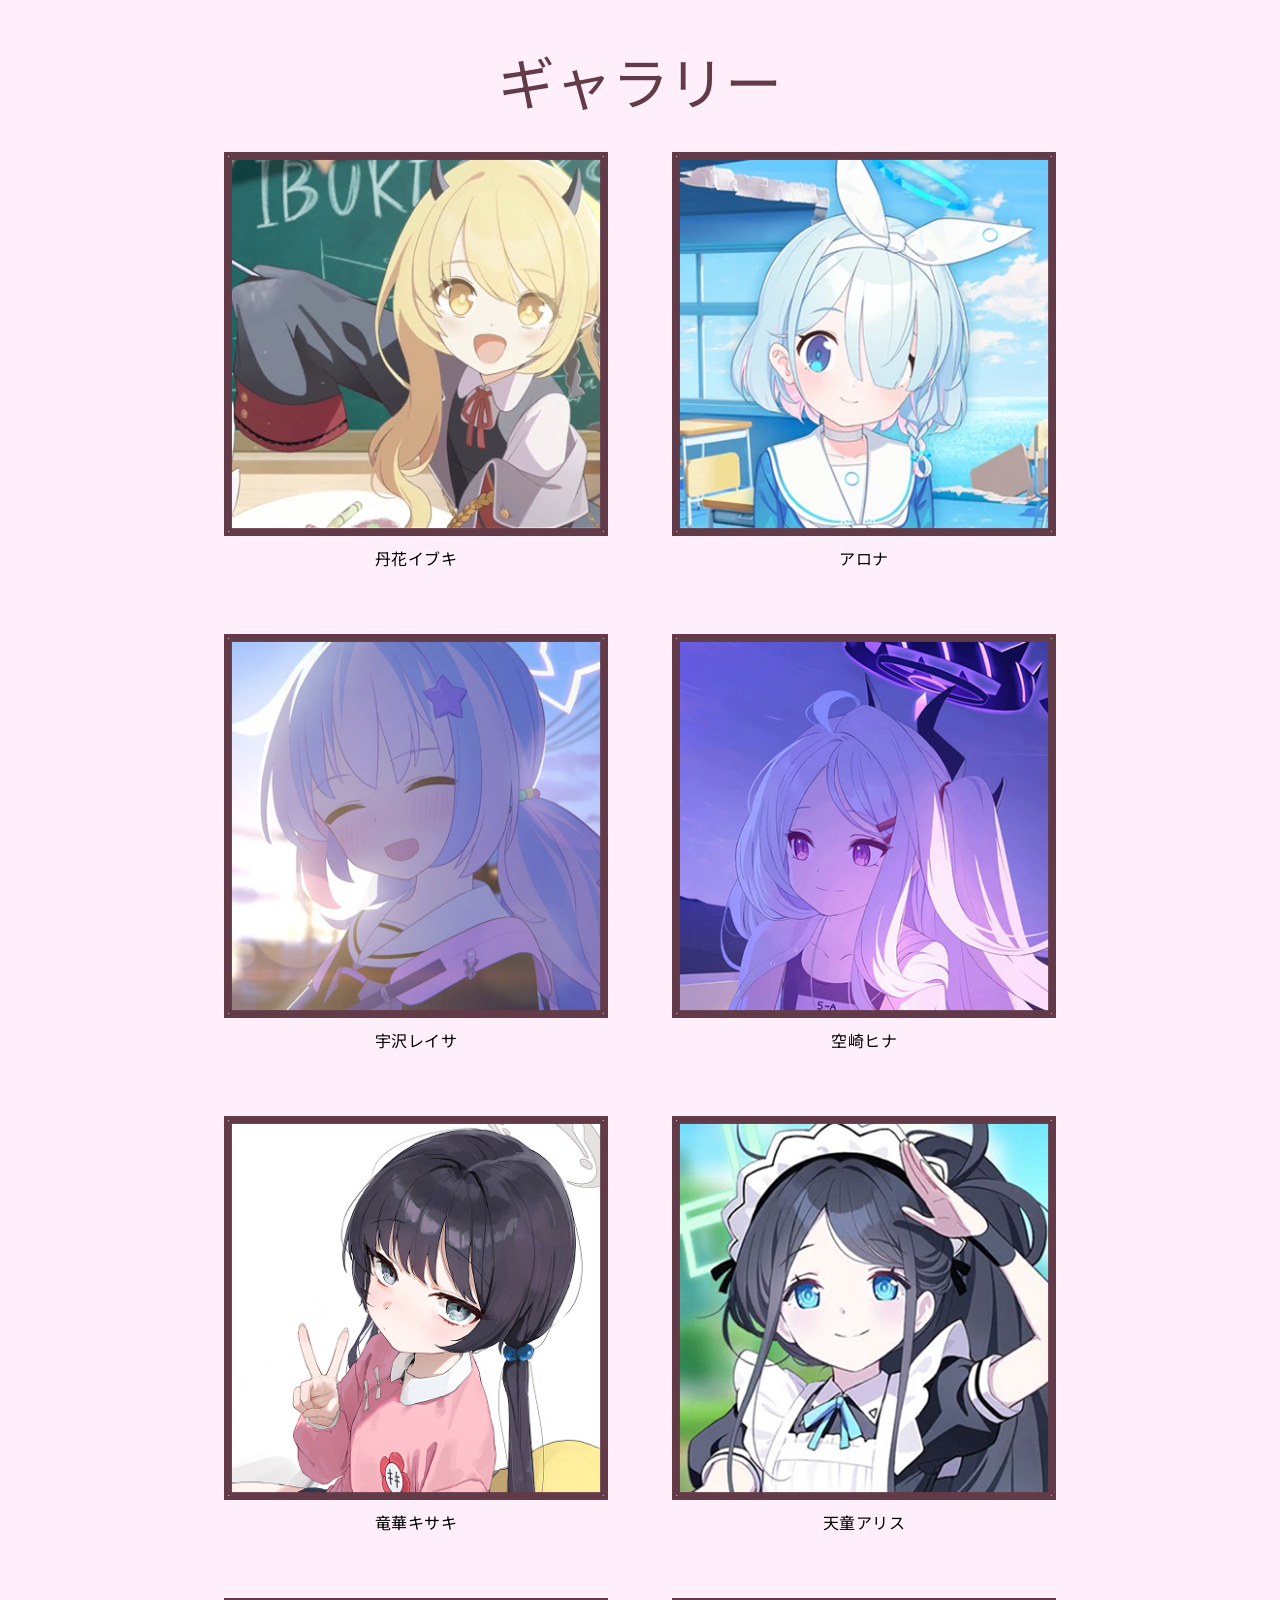
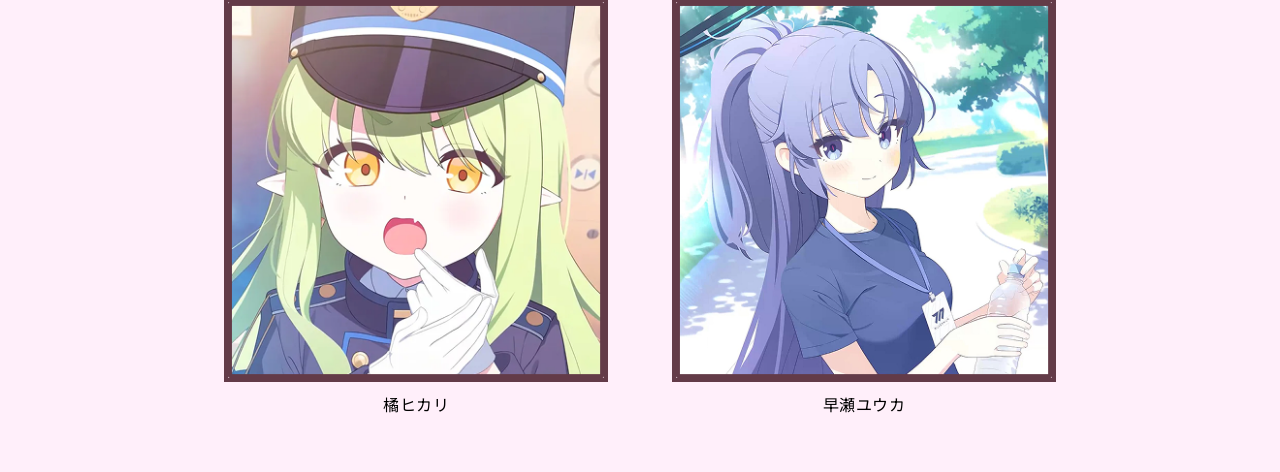
==== index.html @ bd9b1d3e "feat: home page" ====
<!DOCTYPE html>
<html lang="en">
<head>
  <meta charset="UTF-8" />
  <meta name="viewport" content="width=device-width, initial-scale=1.0" />
  <title>ギャラリー</title>
  <link rel="stylesheet" href="./style.css" />
</head>
<body>
  <main class="gallery-page">
    <h1 class="gallery-title">ギャラリー</h1>

    <div class="gallery-grid">

      <a href="./character/tanga-ibuki/" class="card">
        <div class="card-picture">
          <img src="./assets/images/tanga-ibuki.png" alt="丹花イブキ" />
        </div>
        <p class="card-name">丹花イブキ</p>
      </a>

      <a href="./character/arona/" class="card">
        <div class="card-picture">
          <img src="./assets/images/arona.png" alt="アロナ" />
        </div>
        <p class="card-name">アロナ</p>
      </a>

      <a href="./character/uzawa-reisa/" class="card">
        <div class="card-picture">
          <img src="./assets/images/uzawa-reisa.png" alt="宇沢レイサ" />
        </div>
        <p class="card-name">宇沢レイサ</p>
      </a>

      <a href="./character/sorasaki-hina/" class="card">
        <div class="card-picture">
          <img src="./assets/images/sorasaki-hina.png" alt="空崎ヒナ" />
        </div>
        <p class="card-name">空崎ヒナ</p>
      </a>

      <a href="./character/ryuuge-kisaki/" class="card">
        <div class="card-picture">
          <img src="./assets/images/ryuuge-kisaki.png" alt="竜華キサキ" />
        </div>
        <p class="card-name">竜華キサキ</p>
      </a>

      <a href="./character/tendou-arisu/" class="card">
        <div class="card-picture">
          <img src="./assets/images/tendou-arisu.png" alt="天童アリス" />
        </div>
        <p class="card-name">天童アリス</p>
      </a>

      <a href="./character/tachibana-hikari/" class="card">
        <div class="card-picture">
          <img src="./assets/images/tachibana-hikari.png" alt="橘ヒカリ" />
        </div>
        <p class="card-name">橘ヒカリ</p>
      </a>

      <a href="./character/hayase-yuuka/" class="card">
        <div class="card-picture">
          <img src="./assets/images/hayase-yuuka.png" alt="早瀬ユウカ" />
        </div>
        <p class="card-name">早瀬ユウカ</p>
      </a>

    </div>
  </main>
</body>
</html>
---- style.css ----
@import url('https://fonts.googleapis.com/css2?family=Noto+Sans+JP:wght@400;500;700&display=swap');

:root {
  --color-bg:         #ffeffa;
  --color-accent:     #633b48;
  --color-text:       #1d1b20;
  --color-text-light: #000000;

  --page-padding:     48px;
  --card-size:        384px;
  --card-border:      4px solid var(--color-accent);
  --grid-gap:         64px;

  --font-family:      'Noto Sans JP', sans-serif;

  --fs-display:       57px;
  --lh-display:       64px;
  --ls-display:       -0.25px;

  --fs-section:       36px;
  --lh-section:       44px;

  --fs-body:          16px;
  --lh-body:          24px;
  --ls-body:          0.5px;
}

*, *::before, *::after {
  box-sizing: border-box;
  margin: 0;
  padding: 0;
}

html, body {
  height: 100%;
}

body {
  background-color: var(--color-bg);
  font-family: var(--font-family);
  color: var(--color-text);
}

a {
  text-decoration: none;
  color: inherit;
}

img {
  display: block;
}

.gallery-page {
  display: flex;
  flex-direction: column;
  gap: 32px;
  padding: var(--page-padding);
}

.gallery-title {
  font-size: var(--fs-display);
  line-height: var(--lh-display);
  letter-spacing: var(--ls-display);
  color: var(--color-accent);
  font-weight: 400;
  text-align: center;
}

.gallery-grid {
  display: flex;
  flex-wrap: wrap;
  gap: var(--grid-gap);
  justify-content: center;
  padding: 8px;
}

.card {
  display: flex;
  flex-direction: column;
  align-items: center;
  gap: 10px;
  cursor: pointer;
  transition: opacity 0.2s ease;
}

.card:hover {
  opacity: 0.85;
}

.card-picture {
  width: var(--card-size);
  height: var(--card-size);
  border: var(--card-border);
  overflow: hidden;
  position: relative;
  flex-shrink: 0;
}

.card-picture img {
  width: 100%;
  height: 100%;
  object-fit: cover;
  object-position: center top;
}

.card-name {
  font-size: var(--fs-body);
  line-height: var(--lh-body);
  letter-spacing: var(--ls-body);
  color: var(--color-text-light);
  text-align: center;
  font-weight: 400;
}

.detail-page {
  display: flex;
  gap: 32px;
  padding: var(--page-padding);
  min-height: 100vh;
}

.back-nav {
  display: flex;
  align-items: flex-start;
  flex-shrink: 0;
  font-size: 32px;
  color: var(--color-text);
  line-height: 1;
  padding-top: 8px;
  transition: opacity 0.2s ease;
}

.back-nav:hover {
  opacity: 0.65;
}

.detail-header {
  display: flex;
  flex-direction: column;
  align-items: center;
  gap: 10px;
  flex-shrink: 0;
}

.detail-picture {
  width: var(--card-size);
  height: var(--card-size);
  border: var(--card-border);
  overflow: hidden;
  position: relative;
}

.detail-picture img {
  width: 100%;
  height: 100%;
  object-fit: cover;
  object-position: center top;
}

.detail-name {
  font-size: var(--fs-display);
  line-height: var(--lh-display);
  letter-spacing: var(--ls-display);
  color: var(--color-accent);
  font-weight: 400;
  text-align: center;
  white-space: nowrap;
}

.detail-content {
  flex: 1;
  display: flex;
  flex-direction: column;
  justify-content: center;
  gap: 24px;
}

.detail-section h2 {
  font-size: var(--fs-section);
  line-height: var(--lh-section);
  font-weight: 400;
  color: var(--color-text);
  margin-bottom: 4px;
}

.detail-section p {
  font-size: var(--fs-section);
  line-height: var(--lh-section);
  font-weight: 400;
  color: var(--color-text);
}
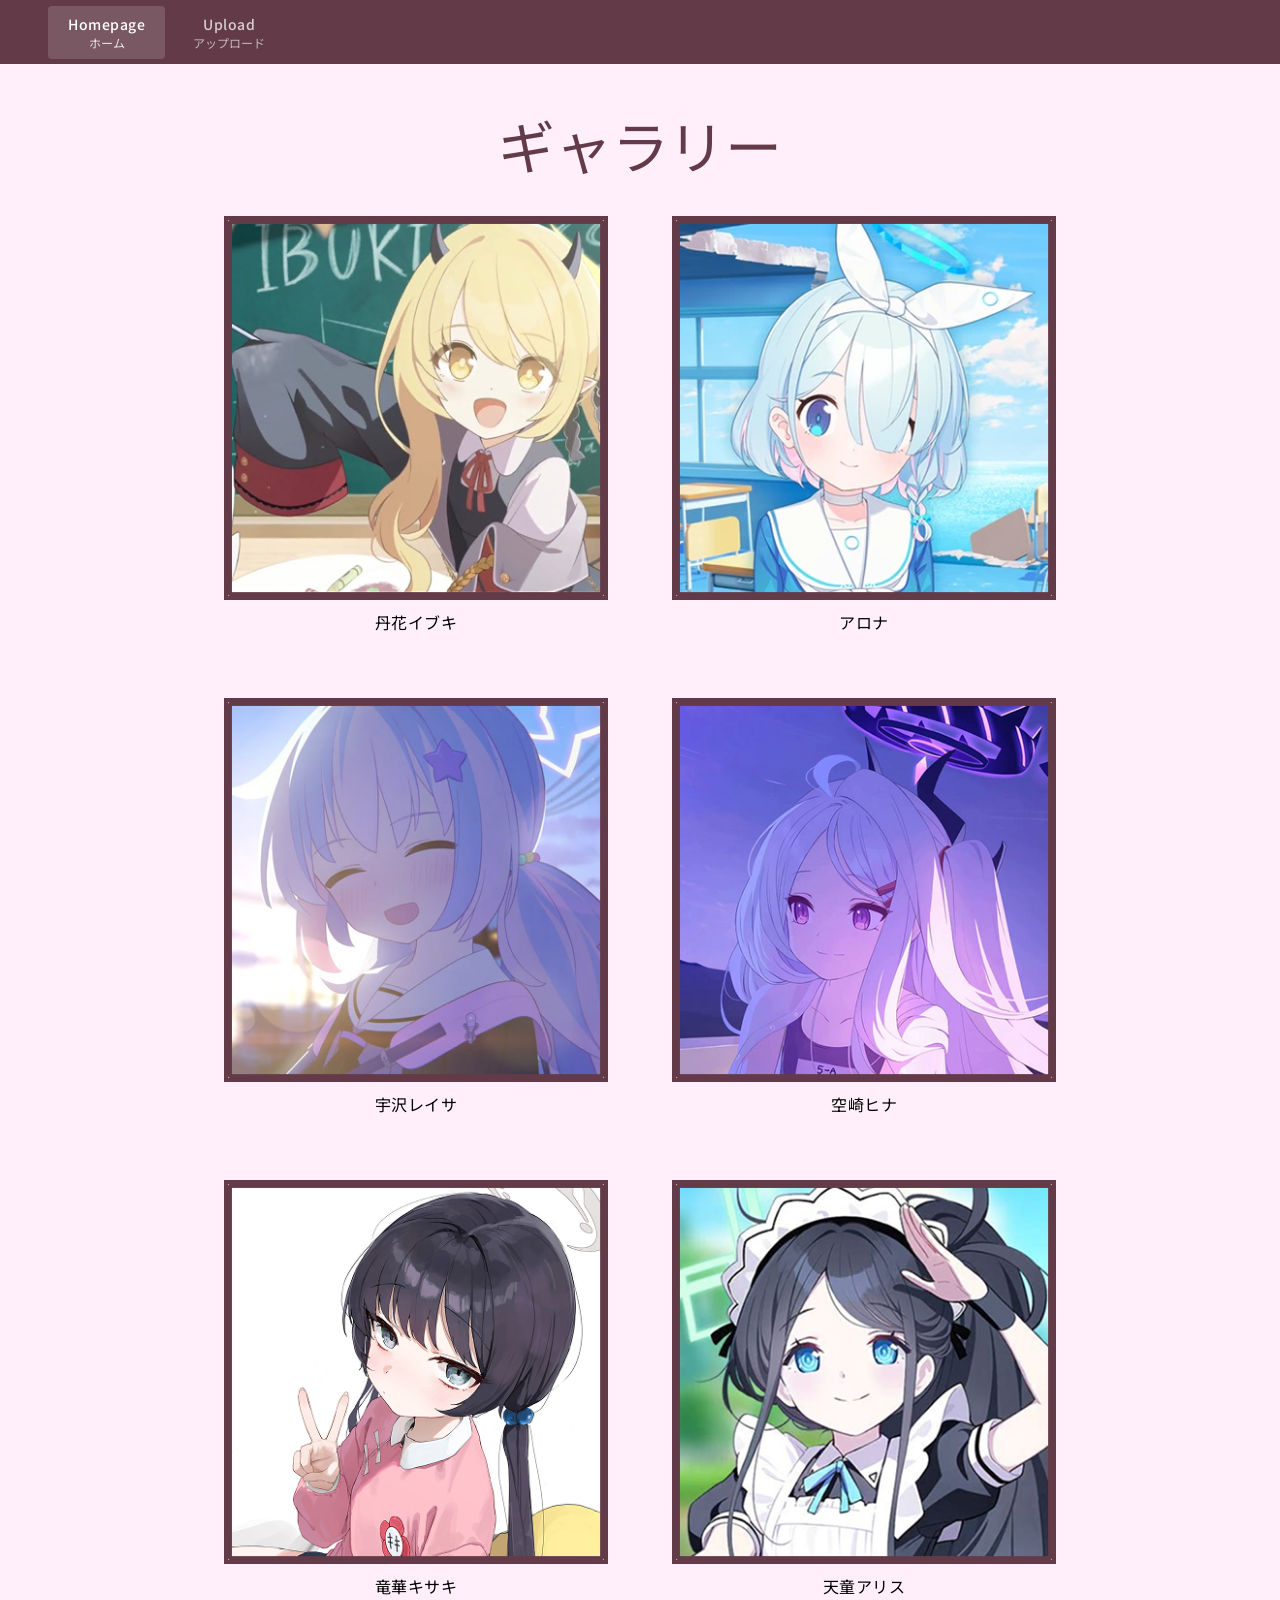
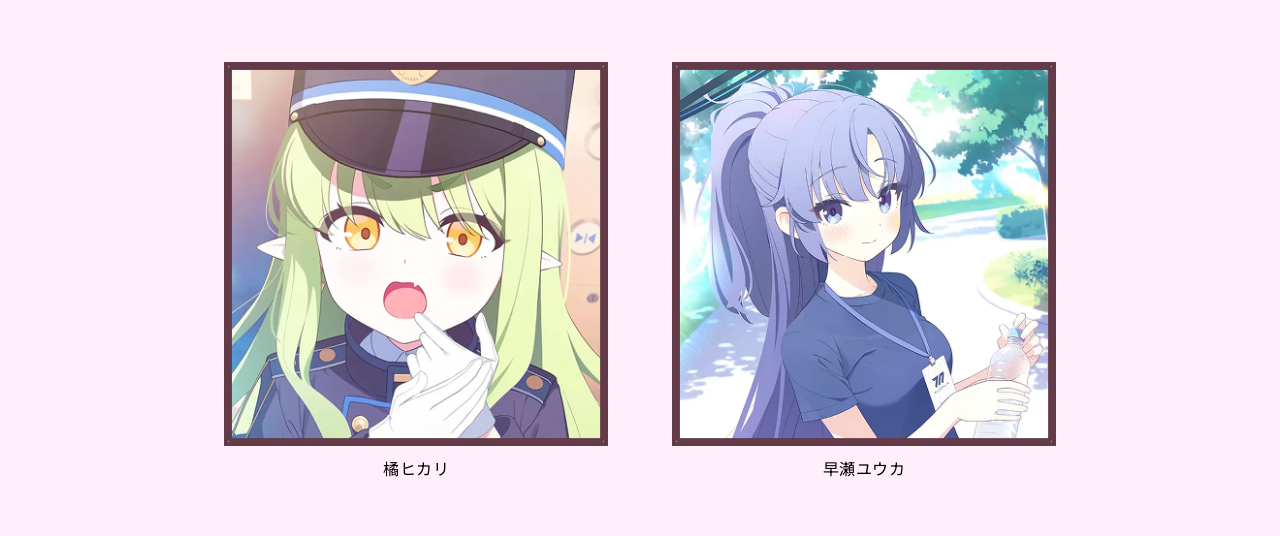
==== commit d573f77d: "feat(upload): add picture upload" ====
--- a/index.html
+++ b/index.html
@@ -7,6 +7,16 @@
   <link rel="stylesheet" href="./style.css" />
 </head>
 <body>
+  <nav class="navbar">
+    <a href="/" class="navbar-link navbar-link--active">
+      <span class="navbar-en">Homepage</span>
+      <span class="navbar-jp">ホーム</span>
+    </a>
+    <a href="/upload/" class="navbar-link">
+      <span class="navbar-en">Upload</span>
+      <span class="navbar-jp">アップロード</span>
+    </a>
+  </nav>
   <main class="gallery-page">
     <h1 class="gallery-title">ギャラリー</h1>
 
--- a/style.css
+++ b/style.css
@@ -39,6 +39,48 @@
   background-color: var(--color-bg);
   font-family: var(--font-family);
   color: var(--color-text);
+  padding-top: 64px;
+}
+
+.navbar {
+  position: fixed;
+  top: 0;
+  left: 0;
+  right: 0;
+  height: 64px;
+  background-color: var(--color-accent);
+  display: flex;
+  align-items: center;
+  gap: 8px;
+  padding: 0 var(--page-padding);
+  z-index: 100;
+}
+
+.navbar-link {
+  display: flex;
+  flex-direction: column;
+  align-items: center;
+  padding: 8px 20px;
+  color: rgba(255, 255, 255, 0.75);
+  transition: background-color 0.2s ease, color 0.2s ease;
+  border-radius: 4px;
+}
+
+.navbar-link:hover,
+.navbar-link--active {
+  background-color: rgba(255, 255, 255, 0.15);
+  color: #fff;
+}
+
+.navbar-en {
+  font-size: 14px;
+  font-weight: 500;
+  letter-spacing: 0.5px;
+}
+
+.navbar-jp {
+  font-size: 12px;
+  opacity: 0.85;
 }
 
 a {
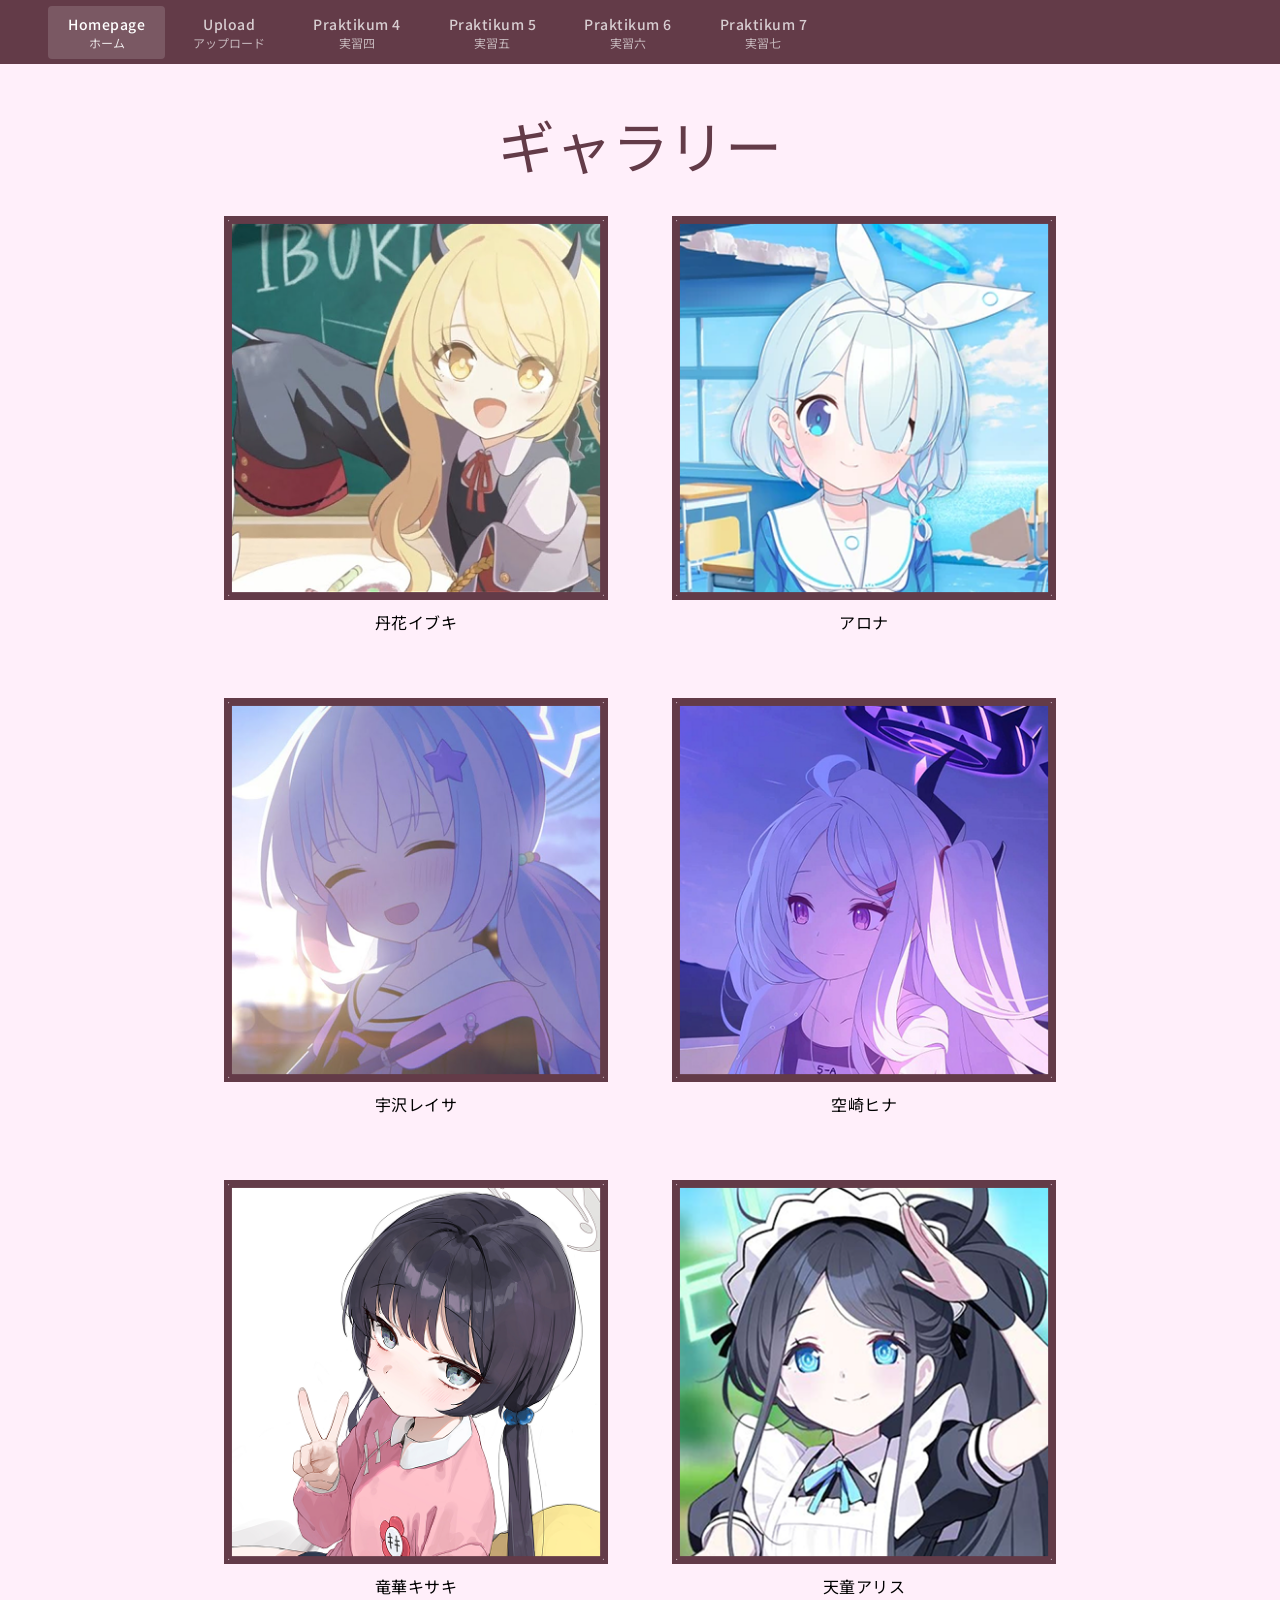
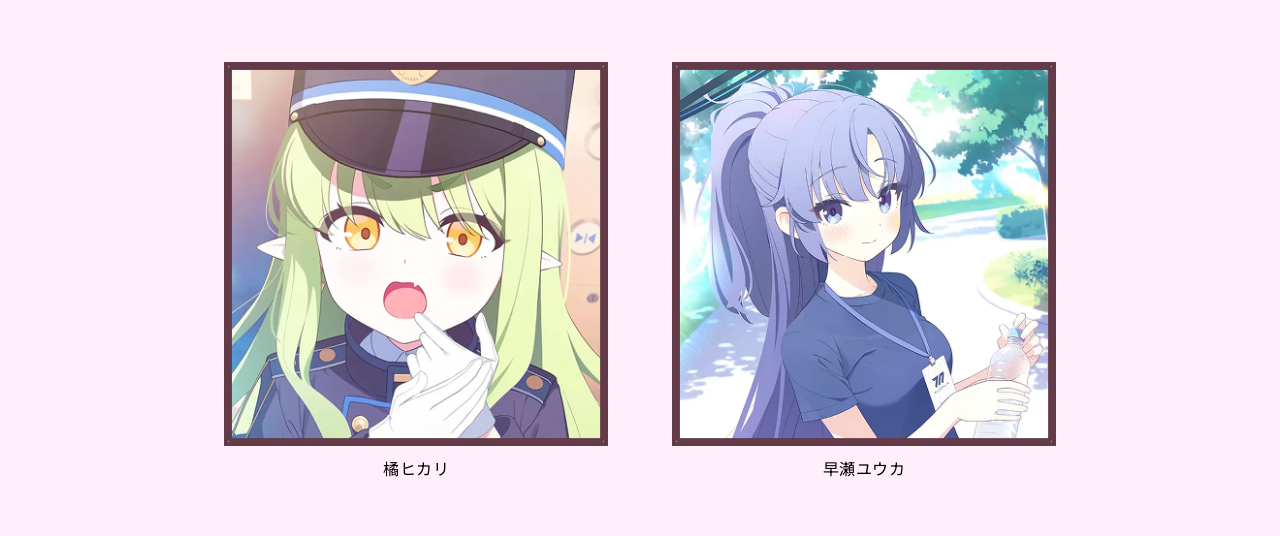
==== commit 24b45362: "feat(homepage): add links to praktikum" ====
--- a/index.html
+++ b/index.html
@@ -15,6 +15,22 @@
     <a href="/upload/" class="navbar-link">
       <span class="navbar-en">Upload</span>
       <span class="navbar-jp">アップロード</span>
+    </a>
+    <a href="/php/praktikum-4-1.php" class="navbar-link">
+      <span class="navbar-en">Praktikum 4</span>
+      <span class="navbar-jp">実習四</span>
+    </a>
+    <a href="/php/praktikum-5-1/baca_teks_v1.php" class="navbar-link">
+      <span class="navbar-en">Praktikum 5</span>
+      <span class="navbar-jp">実習五</span>
+    </a>
+    <a href="/php/praktikum-6/login.php" class="navbar-link">
+      <span class="navbar-en">Praktikum 6</span>
+      <span class="navbar-jp">実習六</span>
+    </a>
+    <a href="/php/praktikum-7/login.php" class="navbar-link">
+      <span class="navbar-en">Praktikum 7</span>
+      <span class="navbar-jp">実習七</span>
     </a>
   </nav>
   <main class="gallery-page">
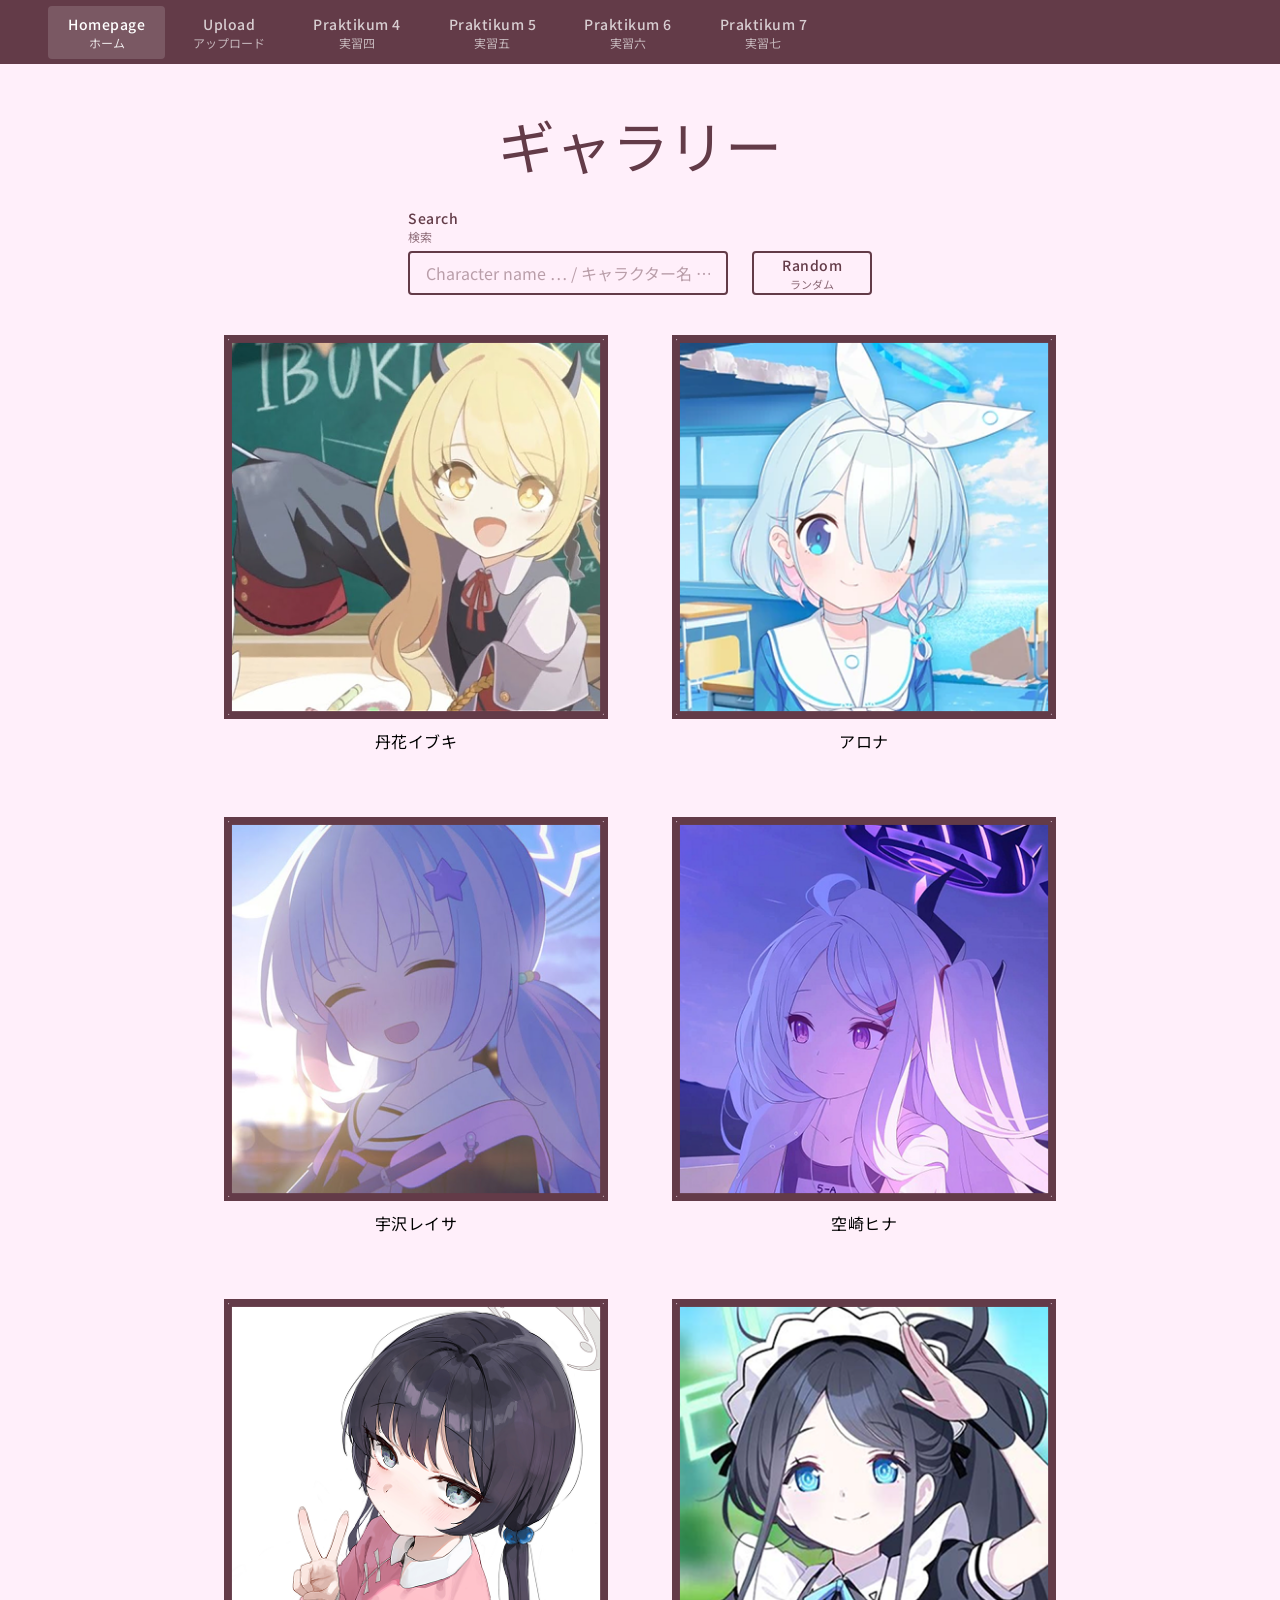
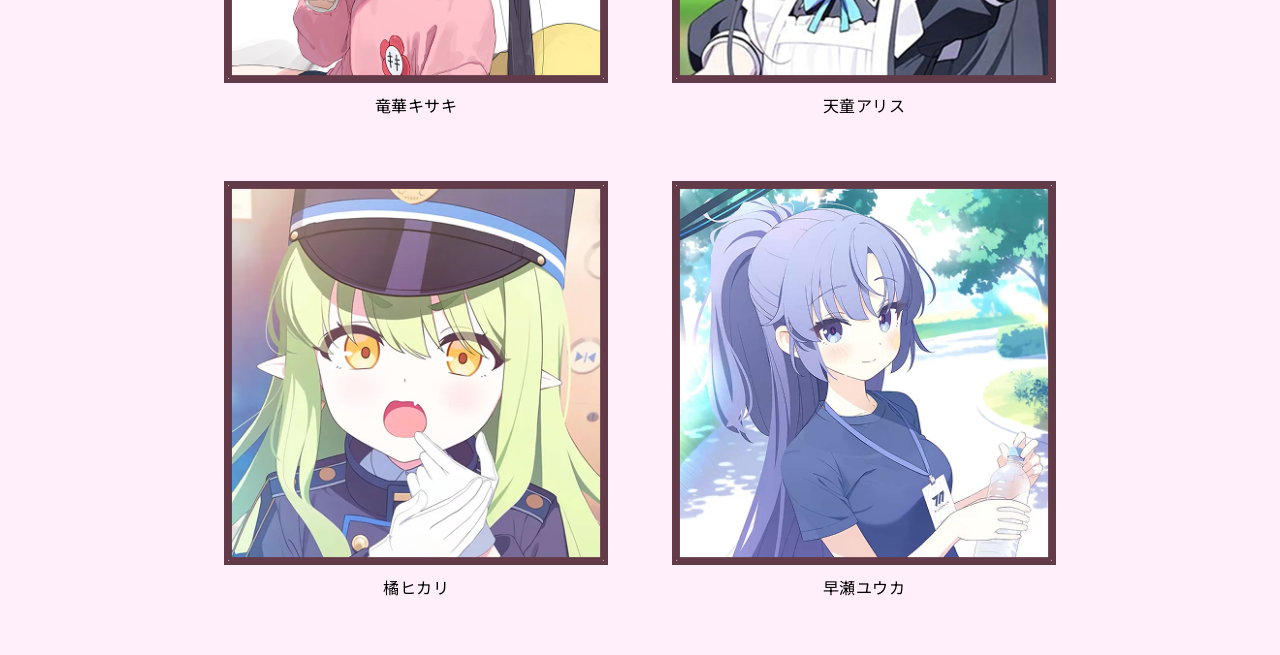
==== commit d59d53c8: "feat(homepage): search" ====
--- a/index.html
+++ b/index.html
@@ -5,6 +5,7 @@
   <meta name="viewport" content="width=device-width, initial-scale=1.0" />
   <title>ギャラリー</title>
   <link rel="stylesheet" href="./style.css" />
+  <script src="https://code.jquery.com/jquery-3.7.1.min.js"></script>
 </head>
 <body>
   <nav class="navbar">
@@ -35,6 +36,34 @@
   </nav>
   <main class="gallery-page">
     <h1 class="gallery-title">ギャラリー</h1>
+
+    <div class="gallery-controls">
+
+      <div class="control-group">
+        <label class="control-label" for="search-input">
+          <span class="navbar-en">Search</span>
+          <span class="navbar-jp">検索</span>
+        </label>
+        <input
+          id="search-input"
+          class="search-input"
+          type="text"
+          placeholder="Character name … / キャラクター名 …"
+          autocomplete="off"
+        />
+      </div>
+
+      <button id="random-btn" class="random-btn" type="button">
+        <span class="navbar-en">Random</span>
+        <span class="navbar-jp">ランダム</span>
+      </button>
+
+    </div>
+
+    <p id="no-results" class="no-results hidden">
+      <span class="navbar-en">No characters found.</span>
+      <span class="navbar-jp">キャラクターが見つかりません。</span>
+    </p>
 
     <div class="gallery-grid">
 
@@ -96,5 +125,6 @@
 
     </div>
   </main>
+  <script src="./index.js"></script>
 </body>
 </html>
--- a/style.css
+++ b/style.css
@@ -154,6 +154,125 @@
   font-weight: 400;
 }
 
+.gallery-controls {
+  display: flex;
+  align-items: flex-end;
+  justify-content: center;
+  gap: 24px;
+  flex-wrap: wrap;
+}
+
+.control-group {
+  display: flex;
+  flex-direction: column;
+  gap: 6px;
+}
+
+.control-label {
+  display: flex;
+  flex-direction: column;
+  align-items: flex-start;
+  color: var(--color-accent);
+}
+
+.control-label .navbar-en {
+  font-size: 14px;
+  font-weight: 500;
+  letter-spacing: 0.5px;
+}
+
+.control-label .navbar-jp {
+  font-size: 12px;
+  opacity: 0.7;
+}
+
+.search-input {
+  height: 44px;
+  width: 320px;
+  padding: 0 16px;
+  border: 2px solid var(--color-accent);
+  border-radius: 4px;
+  background: transparent;
+  font-family: var(--font-family);
+  font-size: var(--fs-body);
+  color: var(--color-text);
+  outline: none;
+  transition: border-color 0.2s ease, box-shadow 0.2s ease;
+}
+
+.search-input::placeholder {
+  color: rgba(99, 59, 72, 0.45);
+}
+
+.search-input:focus {
+  border-color: var(--color-accent);
+  box-shadow: 0 0 0 3px rgba(99, 59, 72, 0.15);
+}
+
+.random-btn {
+  height: 44px;
+  padding: 0 28px;
+  border: 2px solid var(--color-accent);
+  border-radius: 4px;
+  background: transparent;
+  font-family: var(--font-family);
+  color: var(--color-accent);
+  cursor: pointer;
+  display: flex;
+  flex-direction: column;
+  align-items: center;
+  justify-content: center;
+  gap: 1px;
+  transition: background-color 0.2s ease, color 0.2s ease;
+}
+
+.random-btn .navbar-en {
+  font-size: 14px;
+  font-weight: 500;
+  letter-spacing: 0.5px;
+}
+
+.random-btn .navbar-jp {
+  font-size: 11px;
+  opacity: 0.75;
+}
+
+.random-btn:hover {
+  background-color: var(--color-accent);
+  color: #fff;
+}
+
+.random-btn:hover .navbar-jp {
+  opacity: 0.9;
+}
+
+.no-results {
+  text-align: center;
+  color: var(--color-accent);
+  display: flex;
+  flex-direction: column;
+  align-items: center;
+  gap: 2px;
+}
+
+.no-results .navbar-en {
+  font-size: 18px;
+  font-weight: 500;
+}
+
+.no-results .navbar-jp {
+  font-size: 14px;
+  opacity: 0.75;
+}
+
+.hidden {
+  display: none !important;
+}
+
+.card--hidden {
+  display: none !important;
+}
+
 .detail-page {
   display: flex;
   gap: 32px;
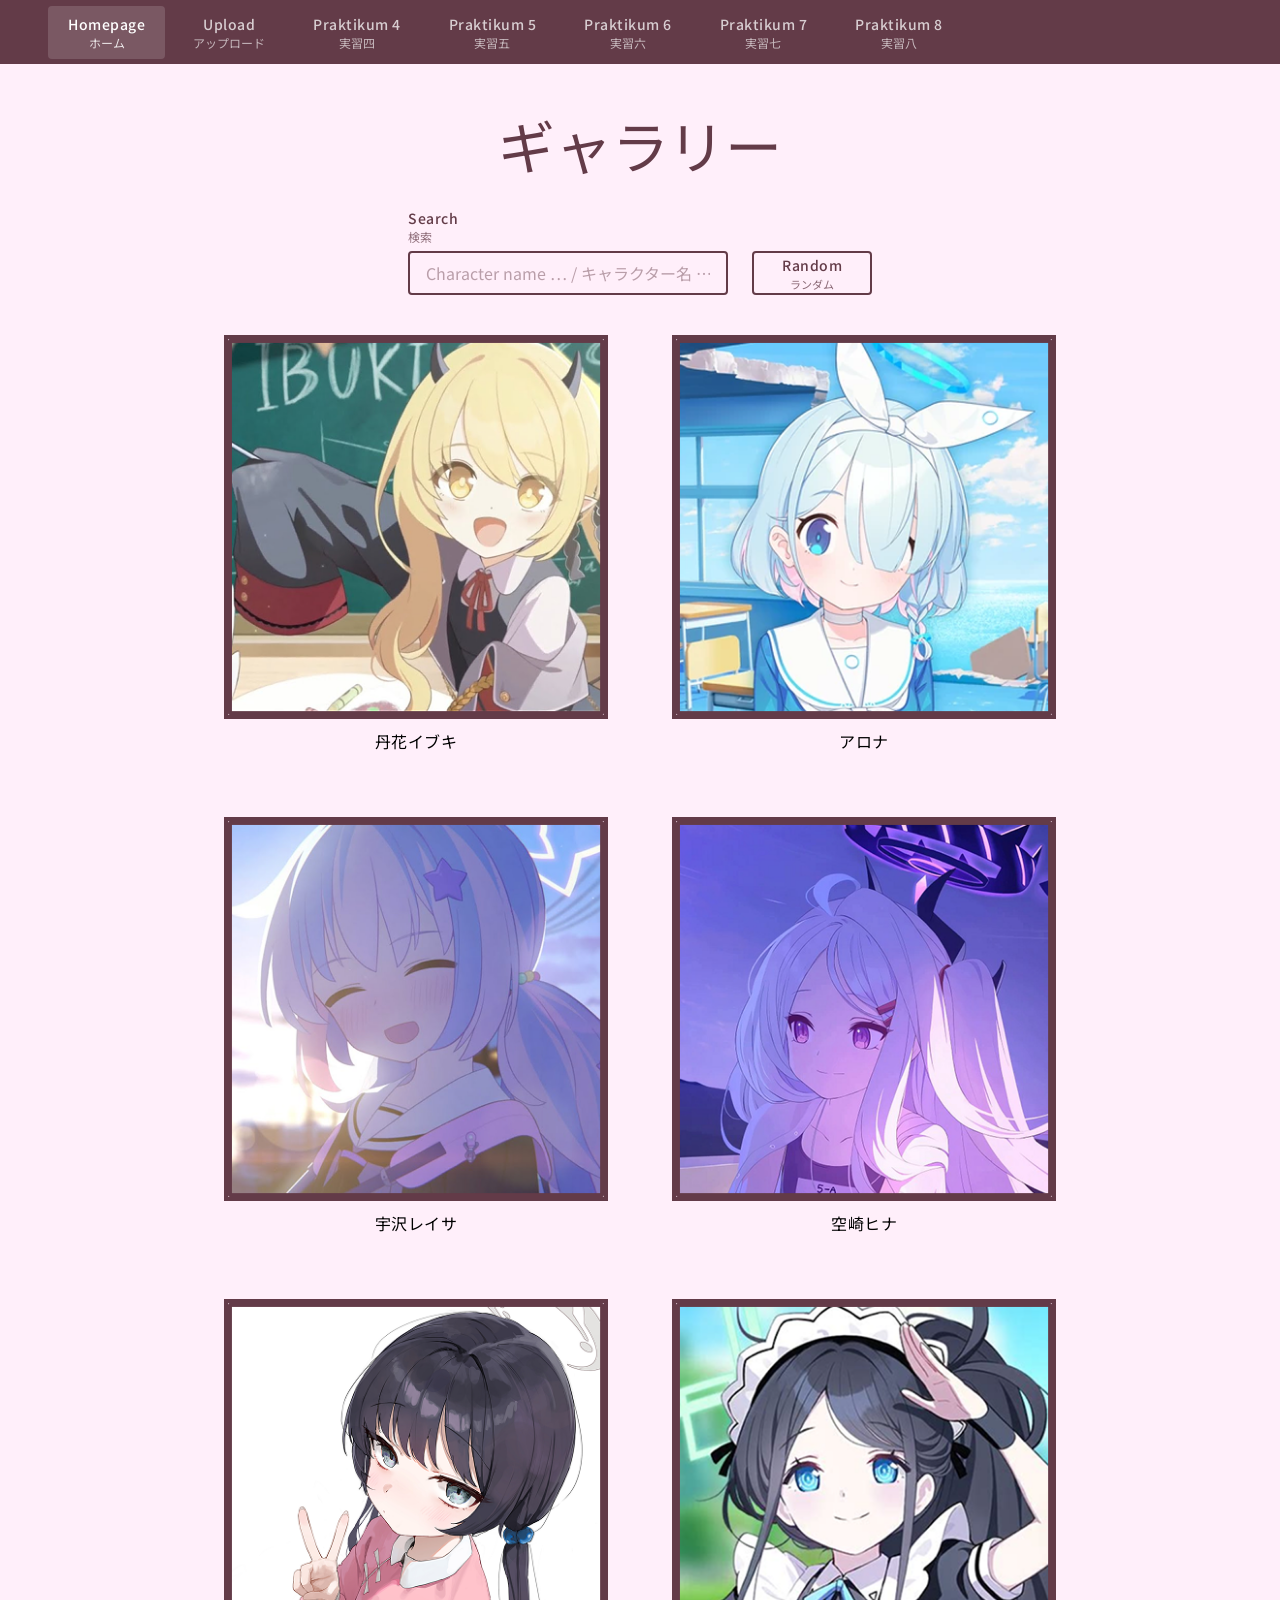
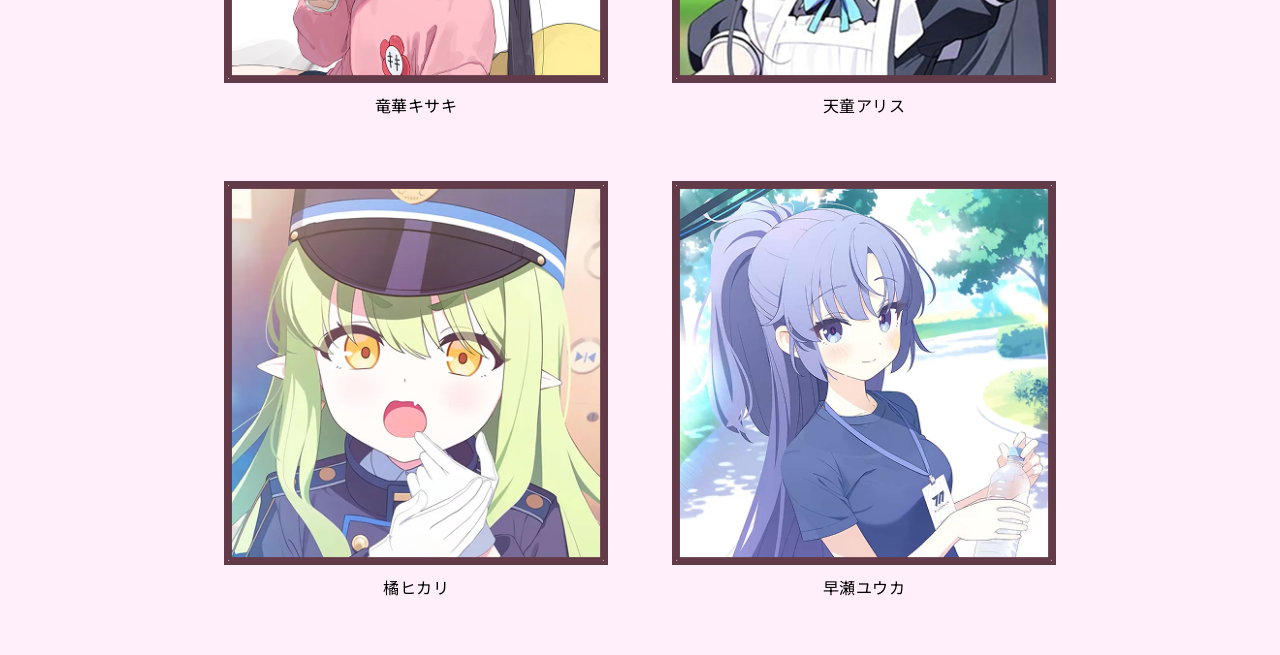
==== commit 85b4e43e: "feat(js): bab 8" ====
--- a/index.html
+++ b/index.html
@@ -32,6 +32,10 @@
     <a href="/php/praktikum-7/login.php" class="navbar-link">
       <span class="navbar-en">Praktikum 7</span>
       <span class="navbar-jp">実習七</span>
+    </a>
+    <a href="/praktikum-8.html" class="navbar-link">
+      <span class="navbar-en">Praktikum 8</span>
+      <span class="navbar-jp">実習八</span>
     </a>
   </nav>
   <main class="gallery-page">
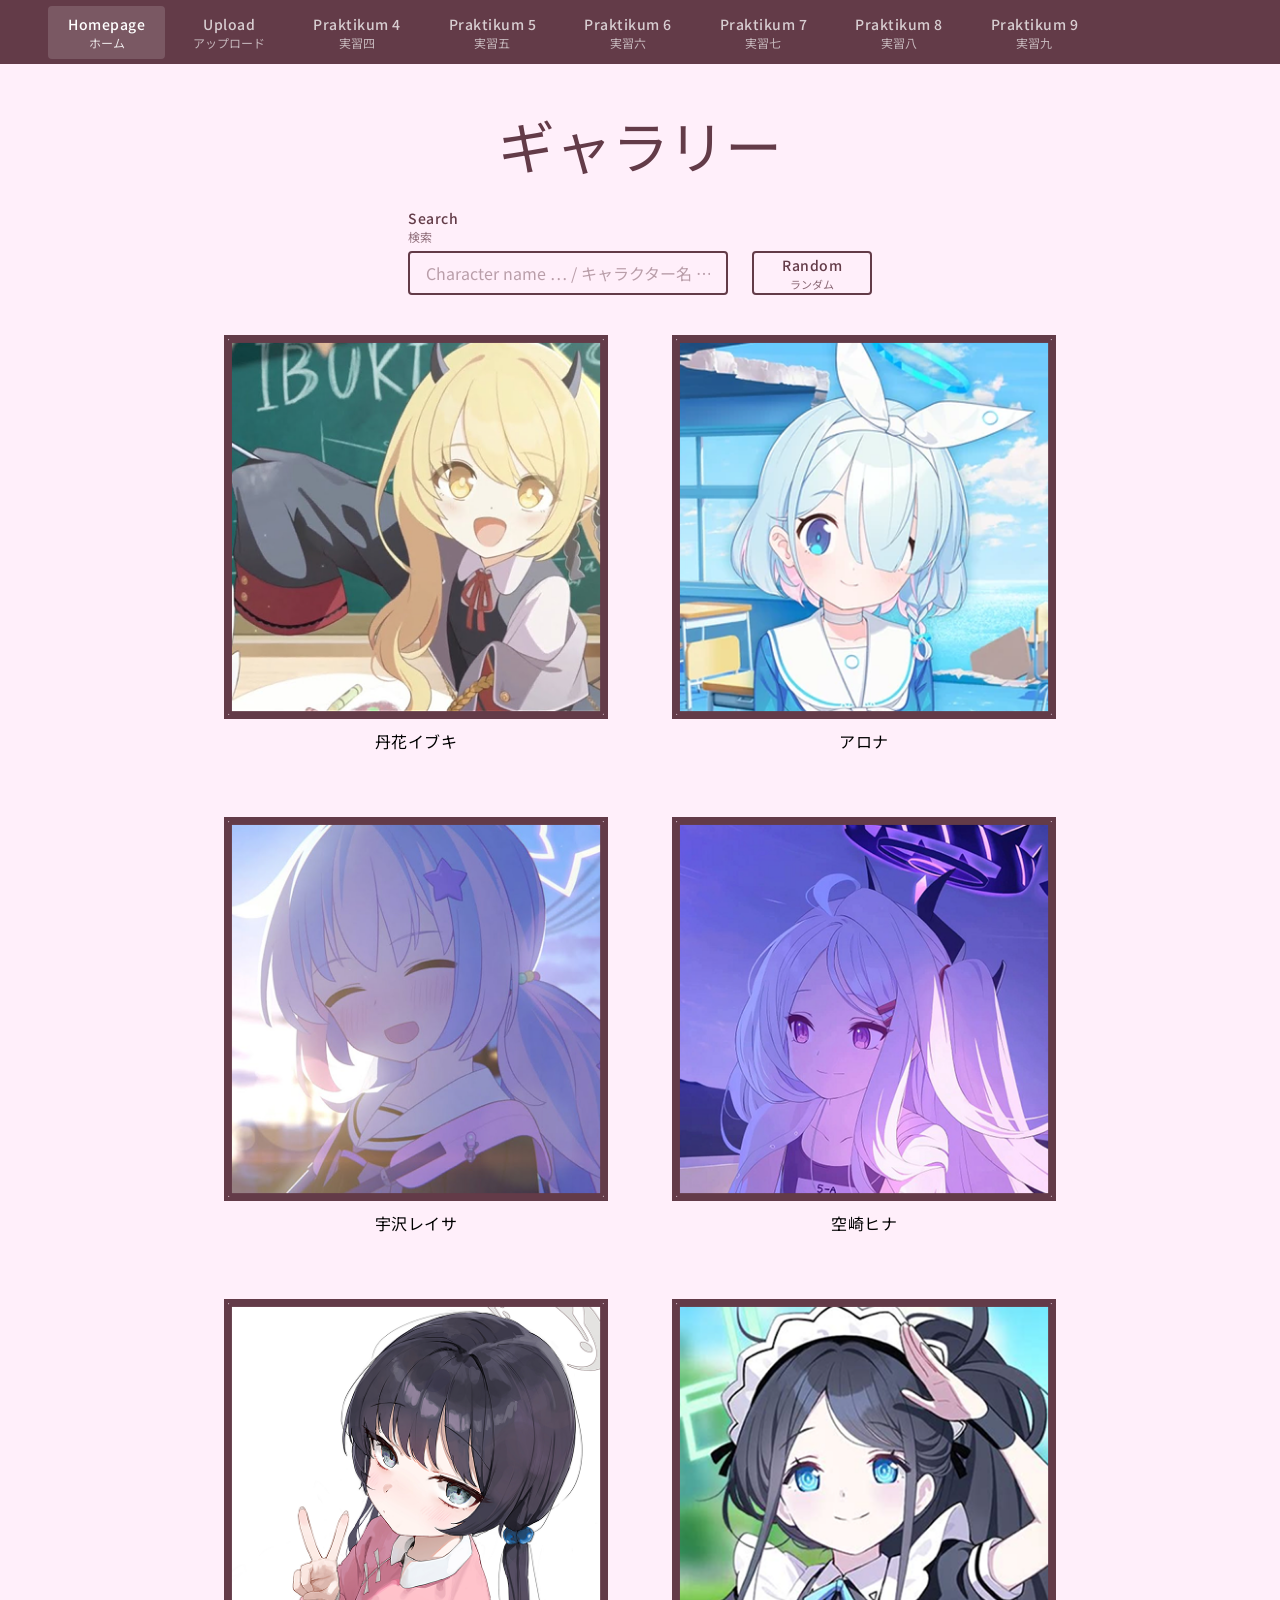
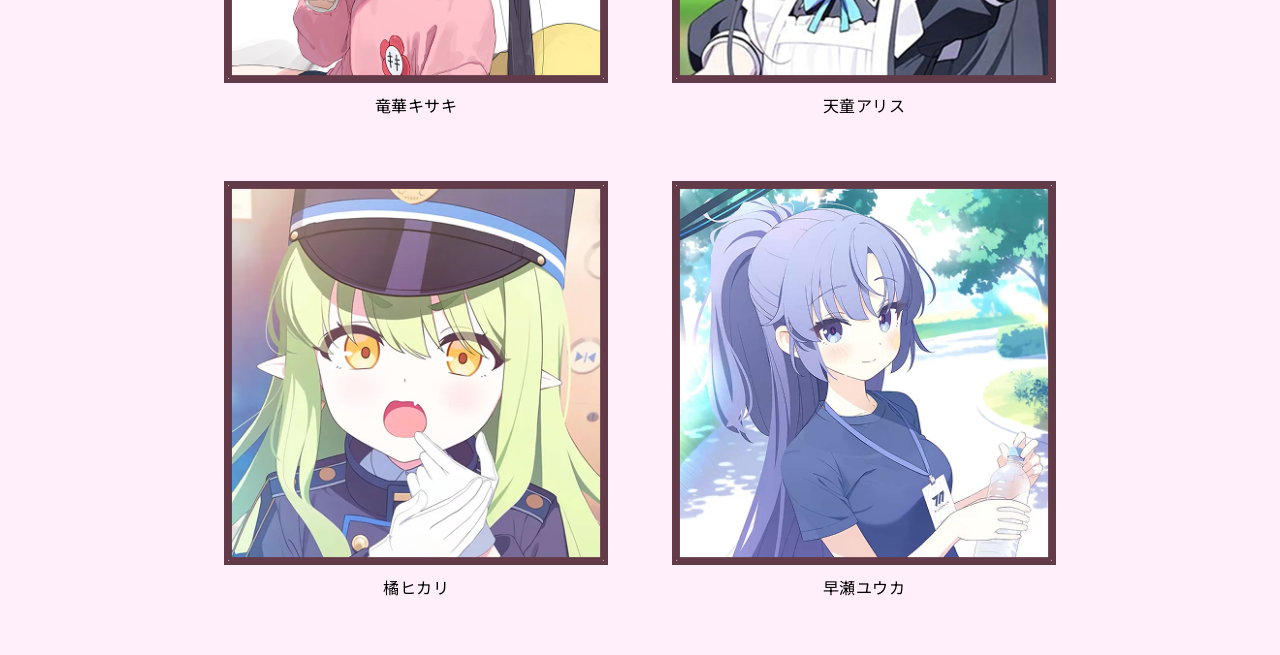
==== commit dda58389: "feat: bab 9" ====
--- a/index.html
+++ b/index.html
@@ -36,6 +36,10 @@
     <a href="/praktikum-8.html" class="navbar-link">
       <span class="navbar-en">Praktikum 8</span>
       <span class="navbar-jp">実習八</span>
+    </a>
+    <a href="/php/praktikum-9/index.html" class="navbar-link">
+      <span class="navbar-en">Praktikum 9</span>
+      <span class="navbar-jp">実習九</span>
     </a>
   </nav>
   <main class="gallery-page">
